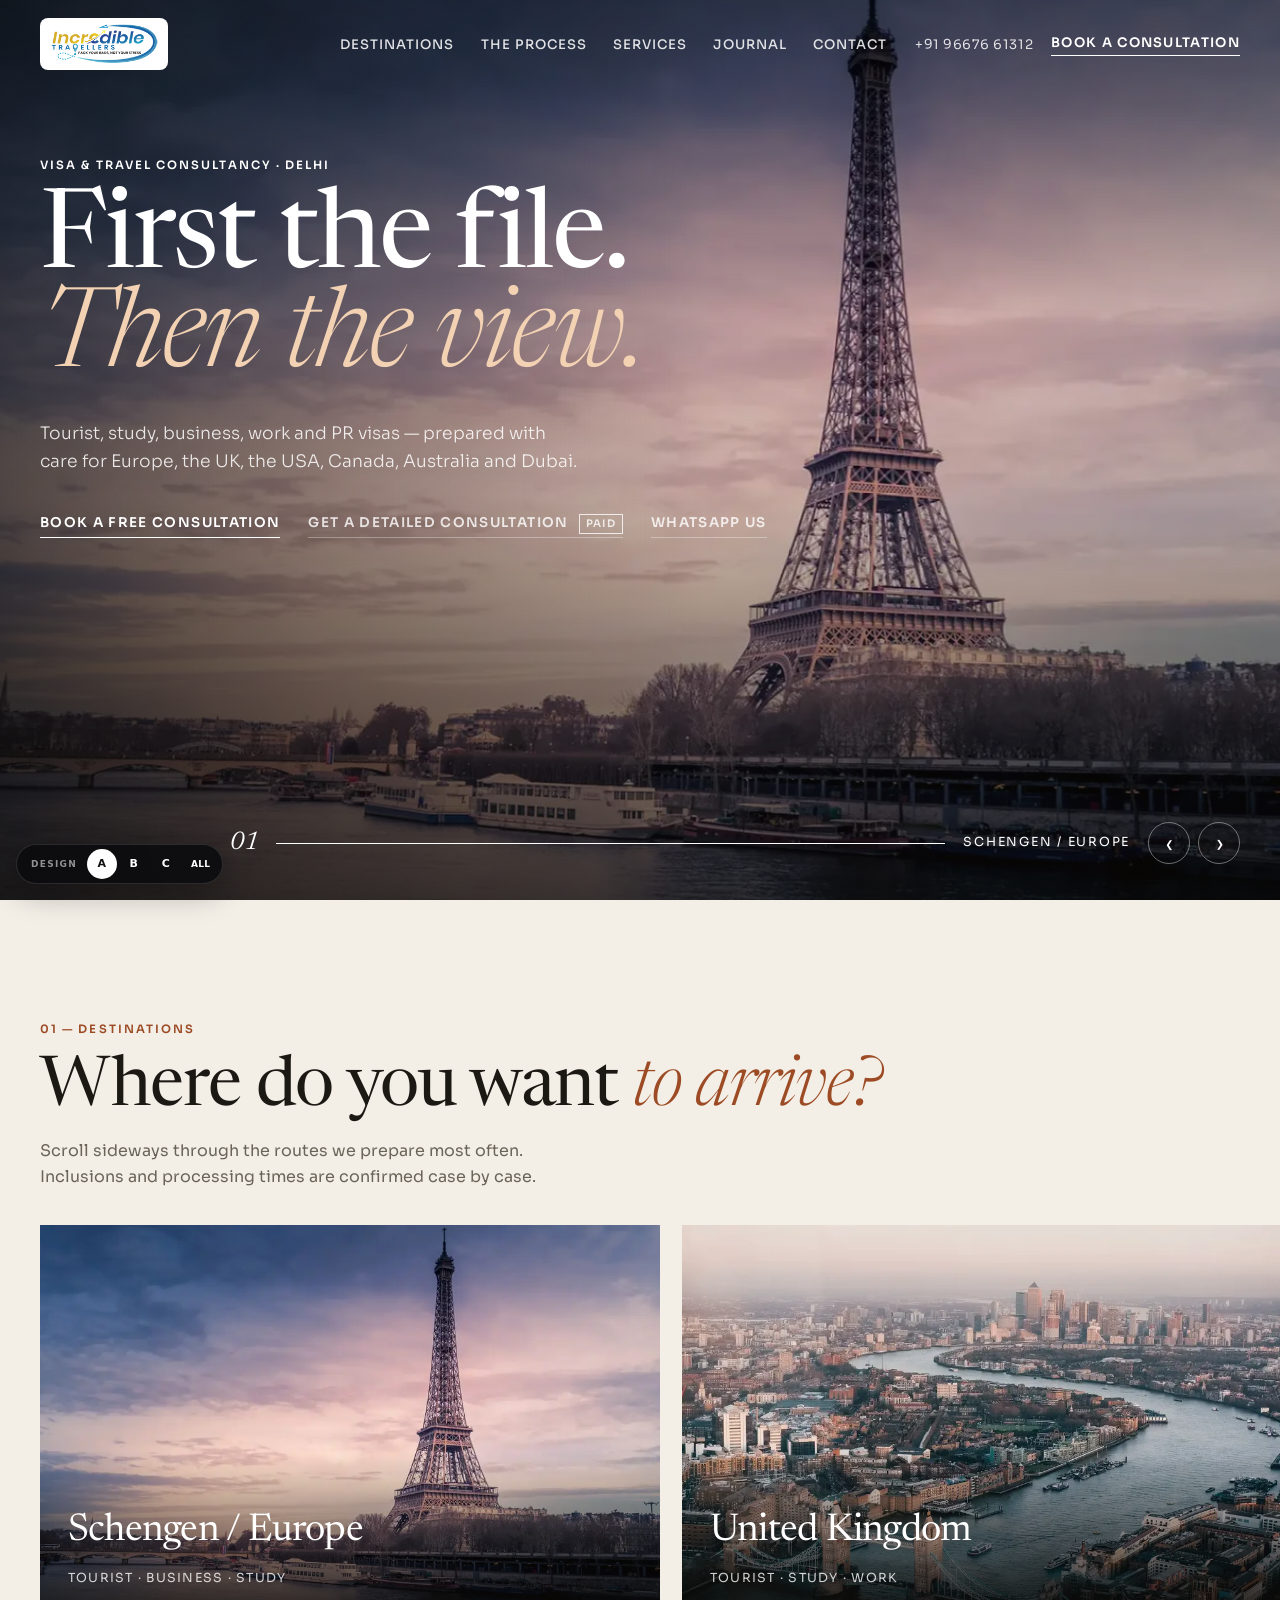
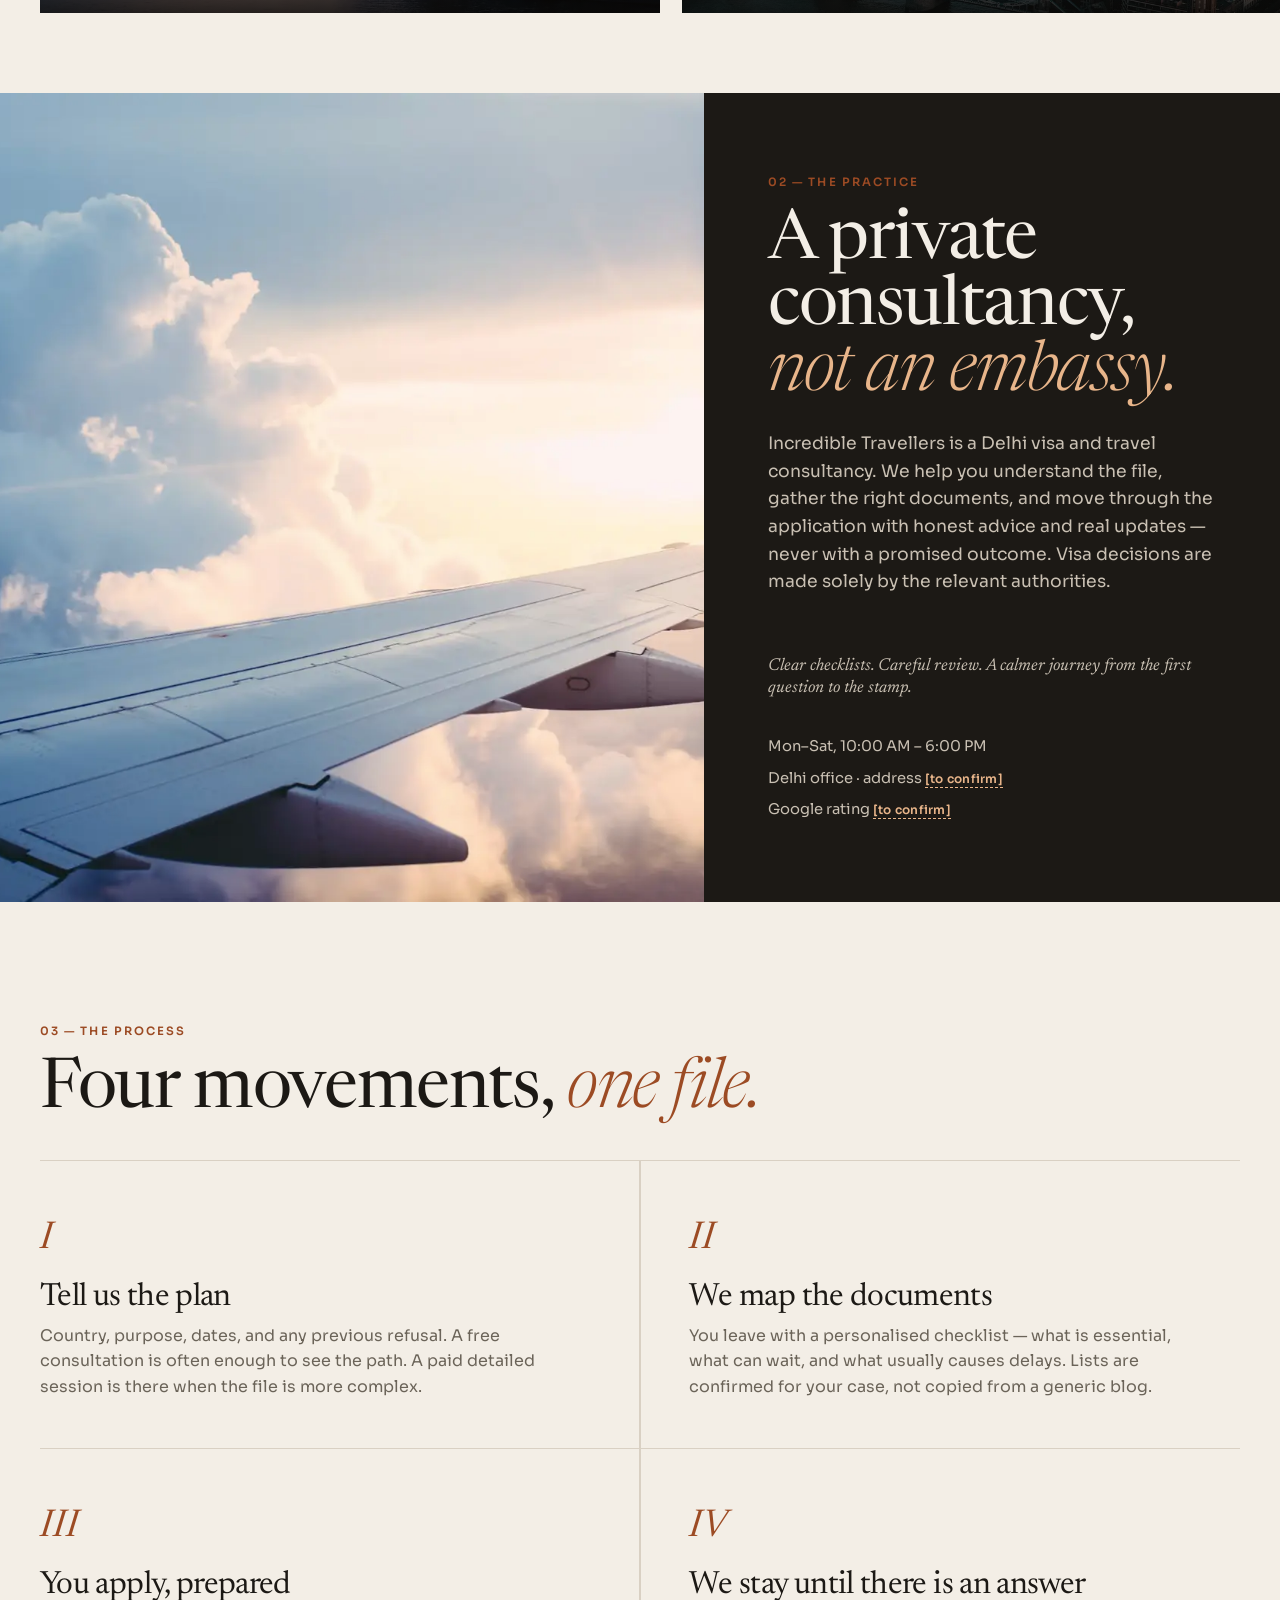
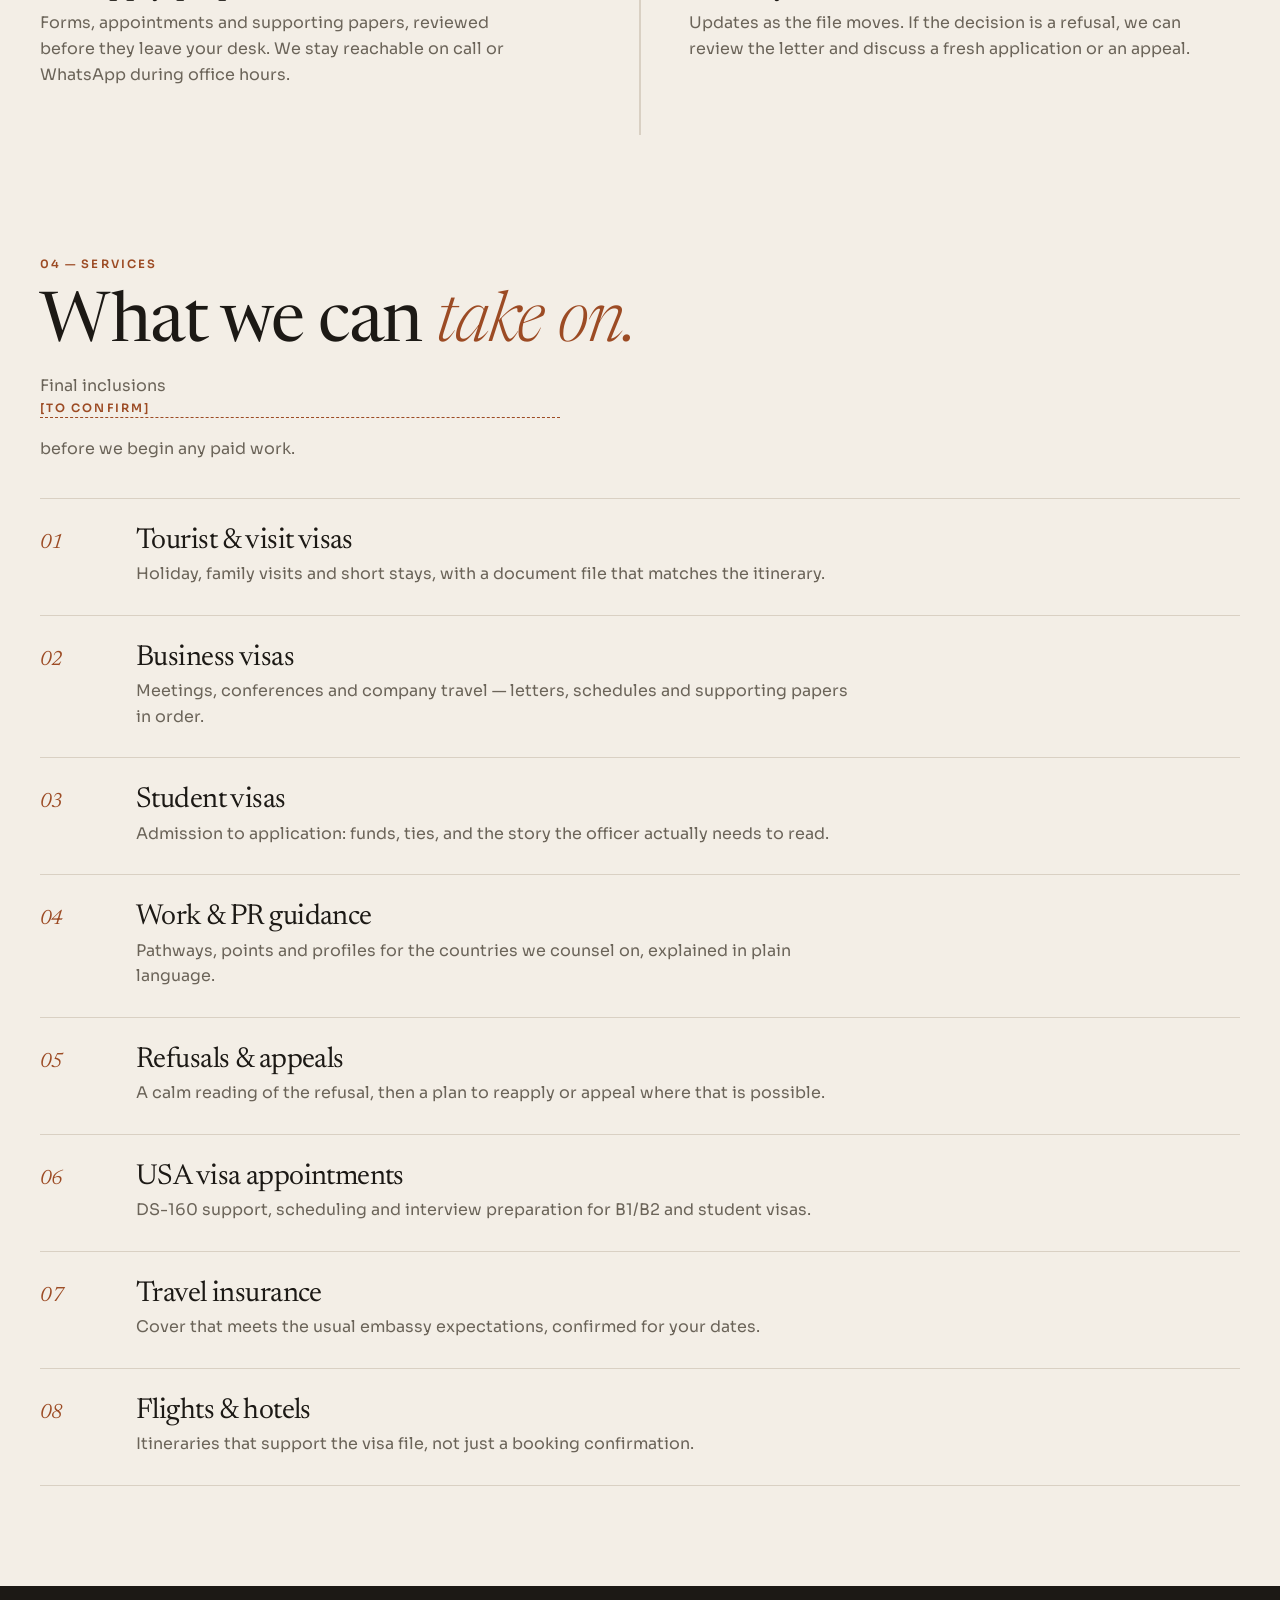
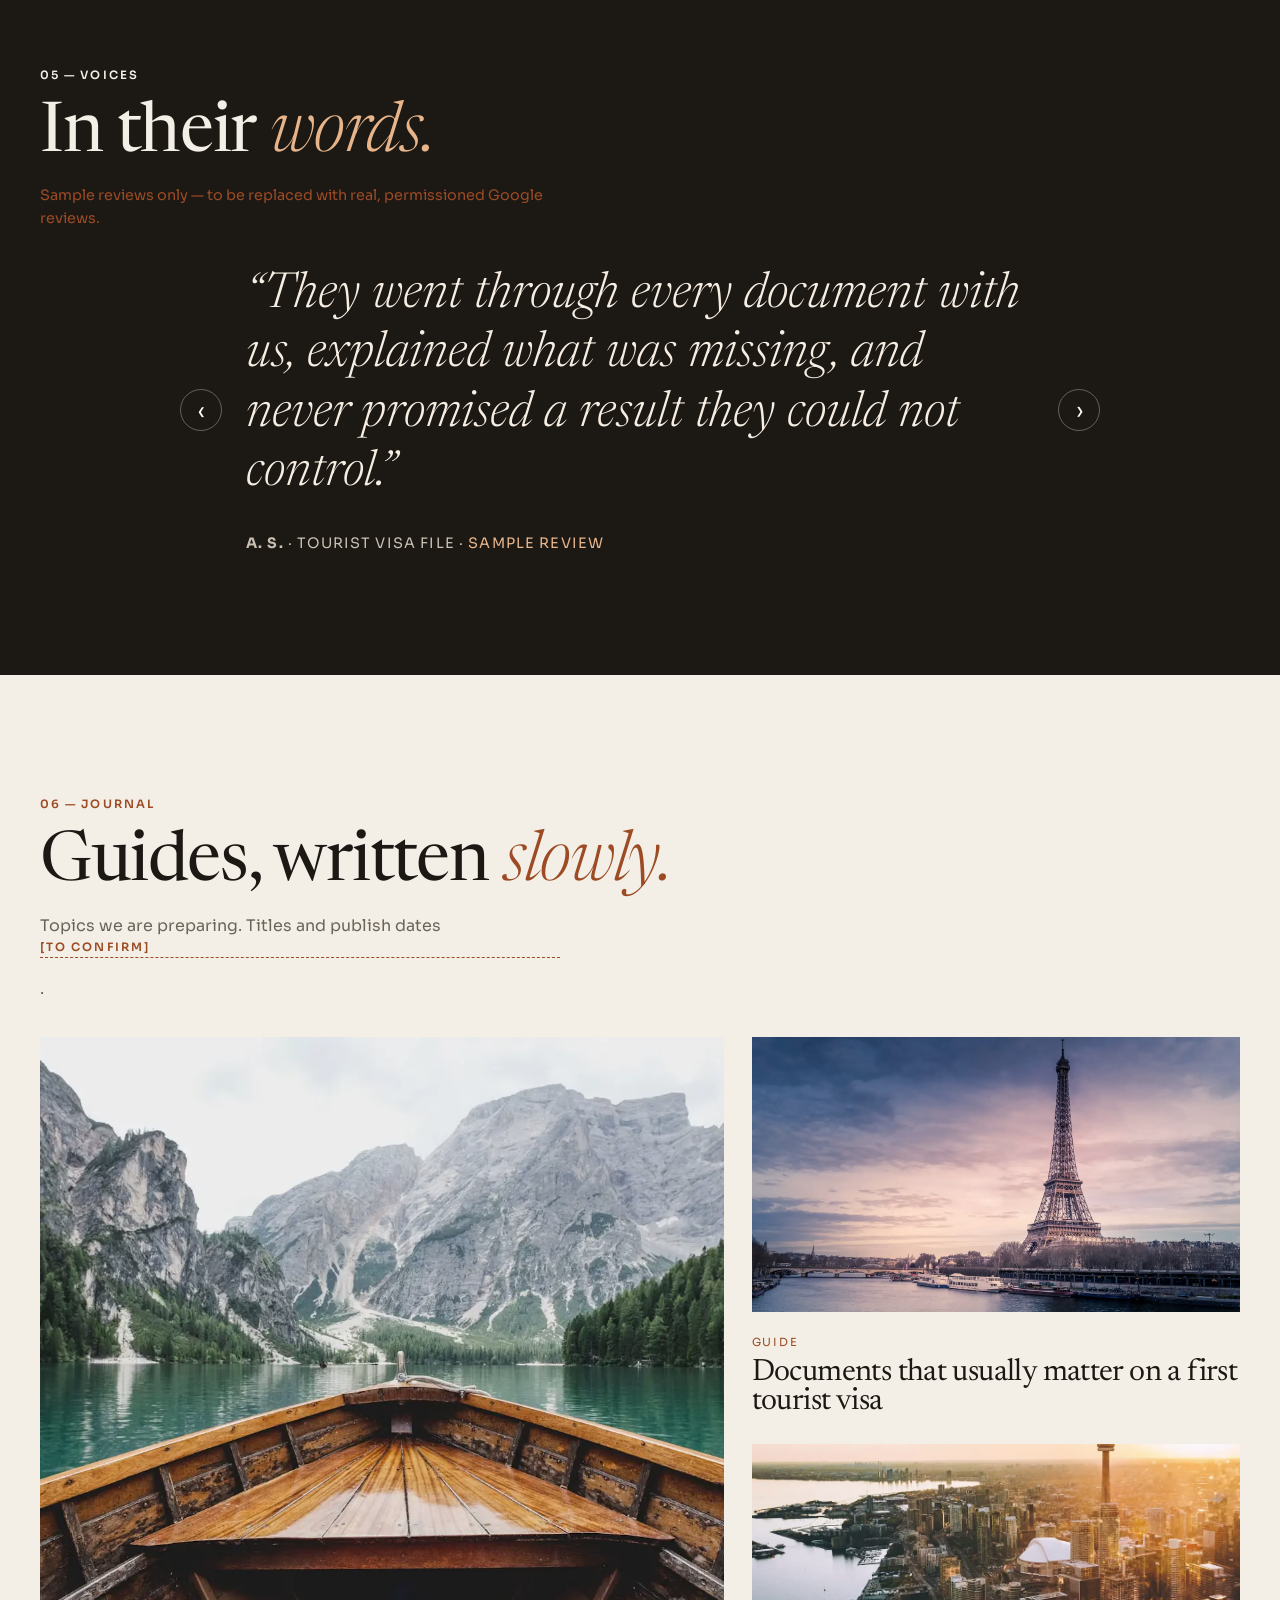
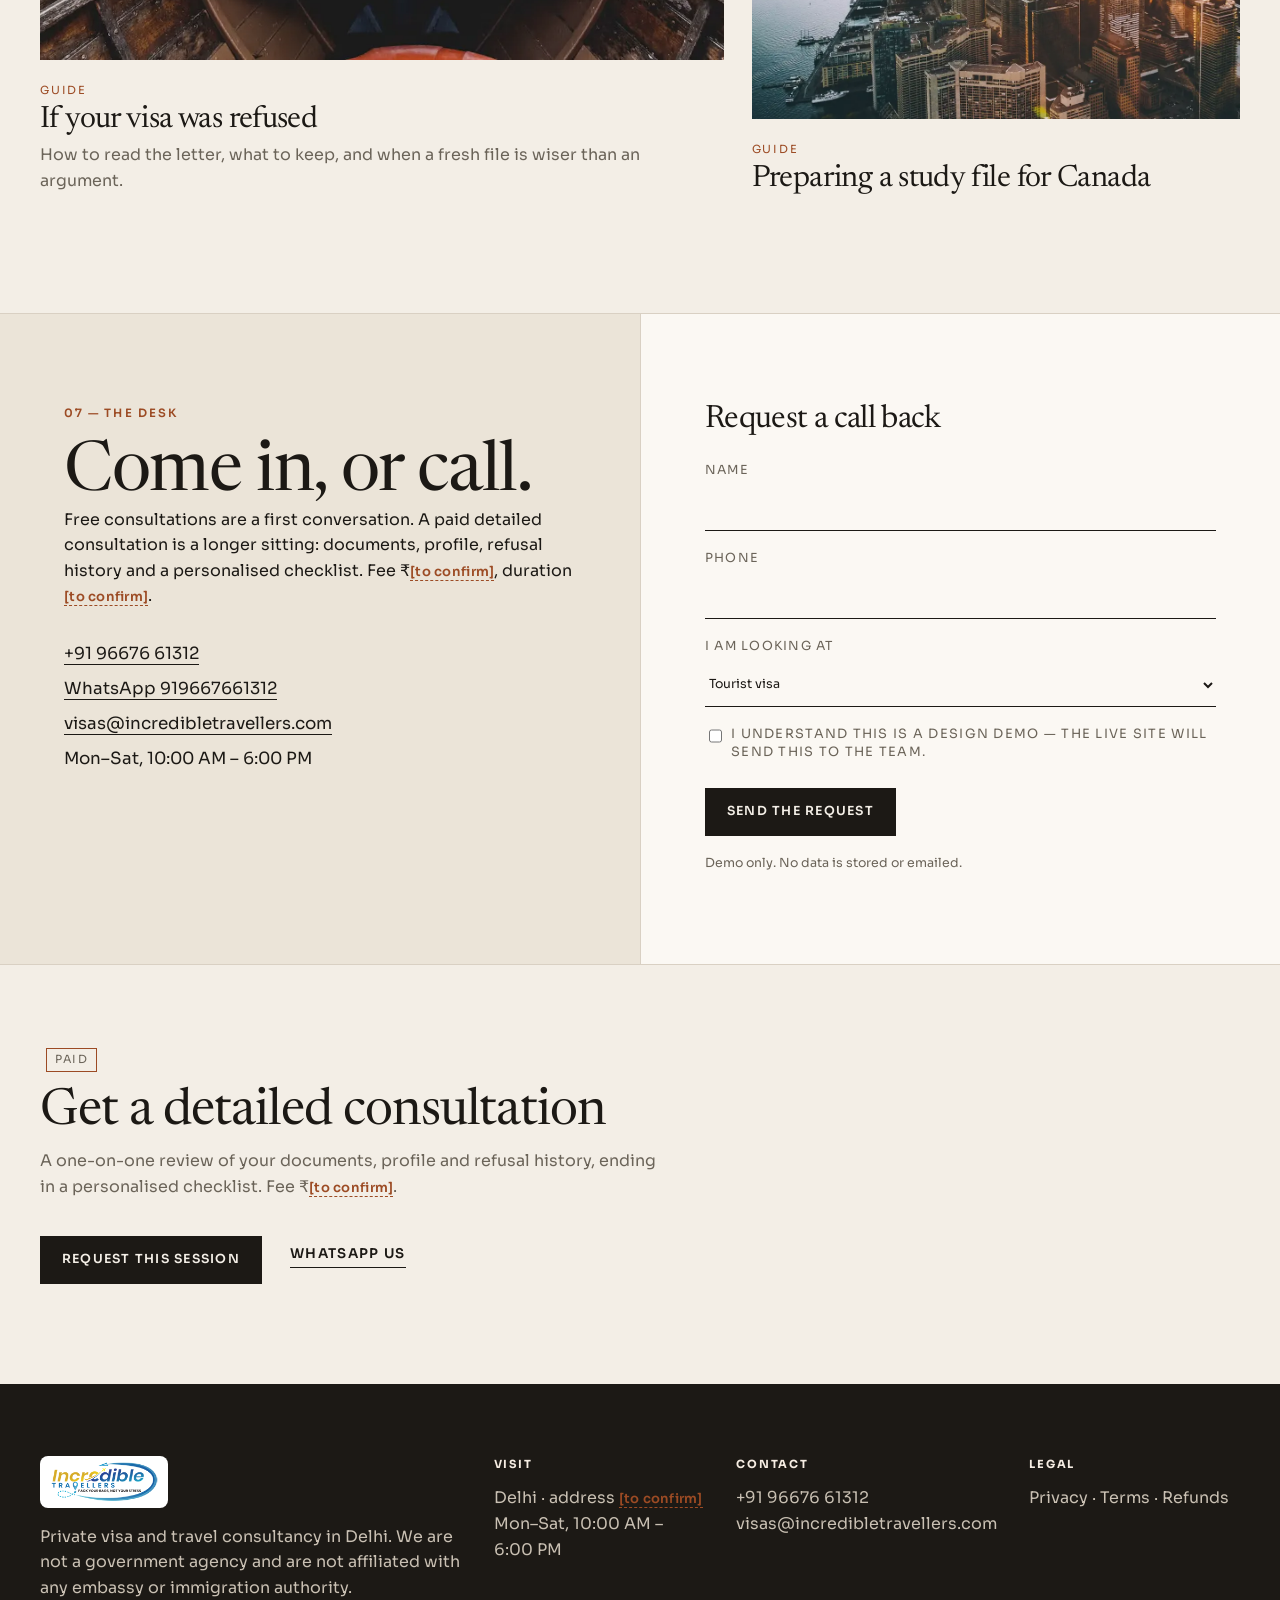
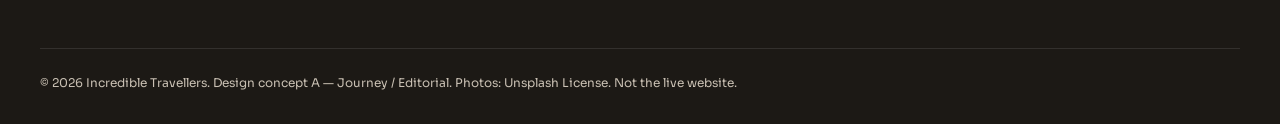
==== concept-a/index.html @ 88f591ed "Replace colour-swap lab with three full homepage concepts The previous design lab only restyled the " ====
<!doctype html>
<html lang="en-IN">
<head>
<meta charset="utf-8">
<meta name="viewport" content="width=device-width, initial-scale=1">
<title>Journey — Incredible Travellers · Design concept A</title>
<meta name="description" content="Editorial design concept for Incredible Travellers, a Delhi visa and travel consultancy.">
<meta name="robots" content="noindex, nofollow">
<link rel="preconnect" href="https://fonts.googleapis.com">
<link rel="preconnect" href="https://fonts.gstatic.com" crossorigin>
<link href="https://fonts.googleapis.com/css2?family=Newsreader:ital,opsz,wght@0,6..72,300;0,6..72,400;0,6..72,500;0,6..72,600;0,6..72,700;1,6..72,300;1,6..72,500;1,6..72,600&family=Sora:wght@300;400;500;600;700&display=swap" rel="stylesheet">
<link rel="stylesheet" href="../shared/switcher.css">
<link rel="stylesheet" href="style.css">
<link rel="icon" href="../images/favicon.svg" type="image/svg+xml">
</head>
<body>
<a class="skip" href="#main">Skip to content</a>

<nav class="switcher" aria-label="Switch design concept">
  <span class="switcher__label">Design</span>
  <a href="../concept-a/" class="is-on" aria-current="page">A</a>
  <a href="../concept-b/">B</a>
  <a href="../concept-c/">C</a>
  <a href="../" class="switcher__all">All</a>
</nav>

<header class="nav" id="top">
  <a class="logo" href="#top" aria-label="Incredible Travellers home">
    <img src="../images/logo.png" width="200" height="78" alt="Incredible Travellers">
  </a>
  <nav class="nav__links" aria-label="Primary">
    <a href="#destinations">Destinations</a>
    <a href="#process">The process</a>
    <a href="#services">Services</a>
    <a href="#journal">Journal</a>
    <a href="#book">Contact</a>
  </nav>
  <div class="nav__end">
    <a class="nav__phone" href="tel:+919667661312">+91 96676 61312</a>
    <a class="nav__book" href="#book">Book a consultation</a>
    <button class="burger" type="button" aria-label="Open menu" aria-expanded="false" aria-controls="drawer"><span></span></button>
  </div>
</header>

<div class="drawer" id="drawer" hidden>
  <button class="drawer__close" type="button" aria-label="Close menu">Close</button>
  <a href="#destinations">Destinations</a>
  <a href="#process">The process</a>
  <a href="#services">Services</a>
  <a href="#journal">Journal</a>
  <a href="#book">Contact</a>
  <a class="drawer__cta" href="#book">Book a free consultation</a>
  <a href="https://wa.me/919667661312" target="_blank" rel="noopener">WhatsApp us</a>
</div>

<main id="main">

<section class="hero" aria-label="Introduction">
  <div class="hero__slides" id="slides">
    <figure class="slide is-on" data-place="Schengen / Europe" data-n="01">
      <img src="../images/slide-europe.webp" alt="The Eiffel Tower at dusk along the Seine in Paris" width="1600" height="900">
    </figure>
    <figure class="slide" data-place="United Kingdom" data-n="02">
      <img src="../images/slide-uk.webp" alt="Aerial view of Tower Bridge and the Thames in London" width="1600" height="900">
    </figure>
    <figure class="slide" data-place="United States" data-n="03">
      <img src="../images/slide-usa.webp" alt="Manhattan avenues at sunrise" width="1600" height="900">
    </figure>
    <figure class="slide" data-place="Canada" data-n="04">
      <img src="../images/slide-canada.webp" alt="Toronto waterfront and skyline in late sun" width="1600" height="900">
    </figure>
    <figure class="slide" data-place="Australia" data-n="05">
      <img src="../images/slide-australia.webp" alt="Sydney Opera House at blue hour" width="1600" height="900">
    </figure>
    <figure class="slide" data-place="Dubai" data-n="06">
      <img src="../images/slide-dubai.webp" alt="Burj Al Arab standing in the turquoise Persian Gulf" width="1600" height="900">
    </figure>
  </div>
  <div class="hero__veil" aria-hidden="true"></div>
  <div class="hero__copy">
    <p class="kicker">Visa &amp; travel consultancy · Delhi</p>
    <h1>First the file.<br><em>Then the view.</em></h1>
    <p class="lede">Tourist, study, business, work and PR visas — prepared with care for Europe, the UK, the USA, Canada, Australia and Dubai.</p>
    <div class="hero__actions">
      <a class="text-cta" href="#book">Book a free consultation</a>
      <a class="text-cta text-cta--quiet" href="#paid">Get a detailed consultation <i>Paid</i></a>
      <a class="text-cta text-cta--quiet" href="https://wa.me/919667661312" target="_blank" rel="noopener">WhatsApp us</a>
    </div>
  </div>
  <div class="hero__index">
    <span class="hero__num" id="slideNum">01</span>
    <div class="hero__bar"><span id="slideBar"></span></div>
    <span class="hero__place" id="slidePlace">Schengen / Europe</span>
    <div class="hero__controls">
      <button type="button" class="icon-btn" id="prevSlide" aria-label="Previous destination">‹</button>
      <button type="button" class="icon-btn" id="nextSlide" aria-label="Next destination">›</button>
    </div>
  </div>
</section>

<section class="destinations" id="destinations">
  <div class="chapter">
    <span>01 — Destinations</span>
    <h2>Where do you want <em>to arrive?</em></h2>
    <p>Scroll sideways through the routes we prepare most often. Inclusions and processing times are confirmed case by case.</p>
  </div>
  <div class="dest-wrap">
    <div class="dest-track" tabindex="0" aria-label="Destination gallery">
      <article class="dest">
        <img src="../images/tile-europe.webp" alt="Paris, representing Schengen travel" width="1100" height="618">
        <div class="dest__meta"><b>Schengen / Europe</b><span>Tourist · Business · Study</span></div>
      </article>
      <article class="dest">
        <img src="../images/tile-uk.webp" alt="London, United Kingdom" width="1100" height="618">
        <div class="dest__meta"><b>United Kingdom</b><span>Tourist · Study · Work</span></div>
      </article>
      <article class="dest">
        <img src="../images/tile-usa.webp" alt="New York, United States" width="1100" height="618">
        <div class="dest__meta"><b>United States</b><span>B1/B2 · Study · Appointments</span></div>
      </article>
      <article class="dest">
        <img src="../images/tile-canada.webp" alt="Toronto, Canada" width="1100" height="618">
        <div class="dest__meta"><b>Canada</b><span>Tourist · Study · Work · PR</span></div>
      </article>
      <article class="dest">
        <img src="../images/tile-australia.webp" alt="Sydney, Australia" width="1100" height="618">
        <div class="dest__meta"><b>Australia</b><span>Tourist · Study · Work · PR</span></div>
      </article>
      <article class="dest">
        <img src="../images/tile-dubai.webp" alt="Burj Al Arab, Dubai" width="1100" height="618">
        <div class="dest__meta"><b>Dubai (UAE)</b><span>Visit · Business <i class="ph">[to confirm]</i></span></div>
      </article>
    </div>
  </div>
</section>

<section class="essay" id="why">
  <div class="essay__img">
    <img src="../images/photo-plane.webp" alt="Aeroplane wing above clouds at sunrise" width="1600" height="1063">
  </div>
  <div class="essay__copy reveal">
    <span class="chapter-mini">02 — The practice</span>
    <h2>A private consultancy, <em>not an embassy.</em></h2>
    <p>Incredible Travellers is a Delhi visa and travel consultancy. We help you understand the file, gather the right documents, and move through the application with honest advice and real updates — never with a promised outcome. Visa decisions are made solely by the relevant authorities.</p>
    <blockquote>
      <p>Clear checklists. Careful review. A calmer journey from the first question to the stamp.</p>
    </blockquote>
    <ul class="truths">
      <li>Mon–Sat, 10:00 AM – 6:00 PM</li>
      <li>Delhi office · address <span class="ph">[to confirm]</span></li>
      <li>Google rating <span class="ph">[to confirm]</span></li>
    </ul>
  </div>
</section>

<section class="timeline" id="process">
  <div class="chapter">
    <span>03 — The process</span>
    <h2>Four movements, <em>one file.</em></h2>
  </div>
  <ol class="steps">
    <li class="reveal">
      <span class="steps__n">I</span>
      <h3>Tell us the plan</h3>
      <p>Country, purpose, dates, and any previous refusal. A free consultation is often enough to see the path. A paid detailed session is there when the file is more complex.</p>
    </li>
    <li class="reveal">
      <span class="steps__n">II</span>
      <h3>We map the documents</h3>
      <p>You leave with a personalised checklist — what is essential, what can wait, and what usually causes delays. Lists are confirmed for your case, not copied from a generic blog.</p>
    </li>
    <li class="reveal">
      <span class="steps__n">III</span>
      <h3>You apply, prepared</h3>
      <p>Forms, appointments and supporting papers, reviewed before they leave your desk. We stay reachable on call or WhatsApp during office hours.</p>
    </li>
    <li class="reveal">
      <span class="steps__n">IV</span>
      <h3>We stay until there is an answer</h3>
      <p>Updates as the file moves. If the decision is a refusal, we can review the letter and discuss a fresh application or an appeal.</p>
    </li>
  </ol>
</section>

<section class="services" id="services">
  <div class="chapter">
    <span>04 — Services</span>
    <h2>What we can <em>take on.</em></h2>
    <p>Final inclusions <span class="ph">[to confirm]</span> before we begin any paid work.</p>
  </div>
  <ol class="svc-list">
    <li class="reveal"><span>01</span><div><h3>Tourist &amp; visit visas</h3><p>Holiday, family visits and short stays, with a document file that matches the itinerary.</p></div></li>
    <li class="reveal"><span>02</span><div><h3>Business visas</h3><p>Meetings, conferences and company travel — letters, schedules and supporting papers in order.</p></div></li>
    <li class="reveal"><span>03</span><div><h3>Student visas</h3><p>Admission to application: funds, ties, and the story the officer actually needs to read.</p></div></li>
    <li class="reveal"><span>04</span><div><h3>Work &amp; PR guidance</h3><p>Pathways, points and profiles for the countries we counsel on, explained in plain language.</p></div></li>
    <li class="reveal"><span>05</span><div><h3>Refusals &amp; appeals</h3><p>A calm reading of the refusal, then a plan to reapply or appeal where that is possible.</p></div></li>
    <li class="reveal"><span>06</span><div><h3>USA visa appointments</h3><p>DS-160 support, scheduling and interview preparation for B1/B2 and student visas.</p></div></li>
    <li class="reveal"><span>07</span><div><h3>Travel insurance</h3><p>Cover that meets the usual embassy expectations, confirmed for your dates.</p></div></li>
    <li class="reveal"><span>08</span><div><h3>Flights &amp; hotels</h3><p>Itineraries that support the visa file, not just a booking confirmation.</p></div></li>
  </ol>
</section>

<section class="voices" id="voices" data-carousel>
  <div class="chapter">
    <span>05 — Voices</span>
    <h2>In their <em>words.</em></h2>
    <p class="ph-line">Sample reviews only — to be replaced with real, permissioned Google reviews.</p>
  </div>
  <div class="quote-frame">
    <button type="button" class="icon-btn quote-btn" data-prev aria-label="Previous review">‹</button>
    <figure class="quote is-on">
      <blockquote>“They went through every document with us, explained what was missing, and never promised a result they could not control.”</blockquote>
      <figcaption><strong>A. S.</strong> · Tourist visa file · <em>Sample review</em></figcaption>
    </figure>
    <figure class="quote">
      <blockquote>“After a refusal we finally understood the letter. The next file was quieter, more complete, and much less guesswork.”</blockquote>
      <figcaption><strong>R. K.</strong> · Reapplication · <em>Sample review</em></figcaption>
    </figure>
    <figure class="quote">
      <blockquote>“Clear checklists, honest timelines, and someone who answered the phone when we had a last-minute question.”</blockquote>
      <figcaption><strong>M. P.</strong> · Student visa file · <em>Sample review</em></figcaption>
    </figure>
    <button type="button" class="icon-btn quote-btn" data-next aria-label="Next review">›</button>
  </div>
</section>

<section class="journal" id="journal">
  <div class="chapter">
    <span>06 — Journal</span>
    <h2>Guides, written <em>slowly.</em></h2>
    <p>Topics we are preparing. Titles and publish dates <span class="ph">[to confirm]</span>.</p>
  </div>
  <div class="mag">
    <article class="mag__feature reveal">
      <img src="../images/photo-journal.webp" alt="Wooden boat approaching a mountain lake" width="1400" height="933">
      <div>
        <span>Guide</span>
        <h3>If your visa was refused</h3>
        <p>How to read the letter, what to keep, and when a fresh file is wiser than an argument.</p>
      </div>
    </article>
    <article class="mag__side reveal">
      <img src="../images/slide-europe.webp" alt="Paris at dusk" width="800" height="450">
      <div>
        <span>Guide</span>
        <h3>Documents that usually matter on a first tourist visa</h3>
      </div>
    </article>
    <article class="mag__side reveal">
      <img src="../images/tile-canada.webp" alt="Toronto waterfront" width="1100" height="618">
      <div>
        <span>Guide</span>
        <h3>Preparing a study file for Canada</h3>
      </div>
    </article>
  </div>
</section>

<section class="book" id="book">
  <div class="book__intro reveal">
    <span class="chapter-mini">07 — The desk</span>
    <h2>Come in, or call.</h2>
    <p>Free consultations are a first conversation. A paid detailed consultation is a longer sitting: documents, profile, refusal history and a personalised checklist. Fee ₹<span class="ph">[to confirm]</span>, duration <span class="ph">[to confirm]</span>.</p>
    <ul class="book__contact">
      <li><a href="tel:+919667661312">+91 96676 61312</a></li>
      <li><a href="https://wa.me/919667661312" target="_blank" rel="noopener">WhatsApp 919667661312</a></li>
      <li><a href="mailto:visas@incredibletravellers.com">visas@incredibletravellers.com</a></li>
      <li>Mon–Sat, 10:00 AM – 6:00 PM</li>
    </ul>
  </div>
  <form class="book__form" id="callback" novalidate>
    <h3>Request a call back</h3>
    <label>Name <input type="text" name="name" autocomplete="name" required></label>
    <label>Phone <input type="tel" name="phone" autocomplete="tel" required></label>
    <label>I am looking at
      <select name="interest">
        <option>Tourist visa</option><option>Study visa</option><option>Business visa</option>
        <option>Work / PR</option><option>A refusal</option><option>Not sure yet</option>
      </select>
    </label>
    <label class="check"><input type="checkbox" required> I understand this is a design demo — the live site will send this to the team.</label>
    <button type="submit" class="submit">Send the request</button>
    <p class="form-note">Demo only. No data is stored or emailed.</p>
  </form>
</section>

<article class="paid" id="paid">
  <p class="paid__tag">Paid</p>
  <h2>Get a detailed consultation</h2>
  <p>A one-on-one review of your documents, profile and refusal history, ending in a personalised checklist. Fee ₹<span class="ph">[to confirm]</span>.</p>
  <div class="paid__actions">
    <a class="submit" href="#book">Request this session</a>
    <a class="text-cta" href="https://wa.me/919667661312" target="_blank" rel="noopener">WhatsApp us</a>
  </div>
</article>

</main>

<footer class="footer">
  <div class="footer__grid">
    <div>
      <a class="logo logo--foot" href="#top"><img src="../images/logo.png" width="200" height="78" alt="Incredible Travellers"></a>
      <p>Private visa and travel consultancy in Delhi. We are not a government agency and are not affiliated with any embassy or immigration authority.</p>
    </div>
    <div>
      <h4>Visit</h4>
      <p>Delhi · address <span class="ph">[to confirm]</span><br>Mon–Sat, 10:00 AM – 6:00 PM</p>
    </div>
    <div>
      <h4>Contact</h4>
      <p><a href="tel:+919667661312">+91 96676 61312</a><br><a href="mailto:visas@incredibletravellers.com">visas@incredibletravellers.com</a></p>
    </div>
    <div>
      <h4>Legal</h4>
      <p><a href="#">Privacy</a> · <a href="#">Terms</a> · <a href="#">Refunds</a></p>
    </div>
  </div>
  <p class="colophon">© 2026 Incredible Travellers. Design concept A — Journey / Editorial. Photos: Unsplash License. Not the live website.</p>
</footer>

<div class="toast" role="status" aria-live="polite"></div>
<script src="main.js" defer></script>
</body>
</html>
---- shared/switcher.css ----
/* Shared "Switch design" chip — sits away from WhatsApp / call controls */
.switcher{
  position:fixed;z-index:400;
  left:16px;bottom:16px;
  display:flex;align-items:center;gap:2px;
  padding:4px 4px 4px 10px;
  border-radius:999px;
  background:rgba(12,12,14,.9);
  color:#fff;
  border:1px solid rgba(255,255,255,.12);
  backdrop-filter:blur(16px);-webkit-backdrop-filter:blur(16px);
  font-family:ui-sans-serif,system-ui,-apple-system,Segoe UI,sans-serif;
  box-shadow:0 10px 30px rgba(0,0,0,.28);
}
.switcher__label{
  font-size:9px;font-weight:700;letter-spacing:.14em;text-transform:uppercase;
  color:rgba(255,255,255,.55);padding:0 8px 0 4px;white-space:nowrap;
}
.switcher a{
  display:grid;place-items:center;
  min-width:30px;height:30px;padding:0 8px;
  border-radius:999px;color:#fff;text-decoration:none;
  font-size:11px;font-weight:700;letter-spacing:.04em;
}
.switcher a:hover{background:rgba(255,255,255,.12)}
.switcher a.is-on{background:#fff;color:#111}
.switcher__all{letter-spacing:.08em;text-transform:uppercase;font-size:9px !important}
@media (max-width:720px){
  /* Full-width top bar on phones — never covers WhatsApp (bottom-right) or the header logo */
  .switcher{
    left:0;right:0;bottom:auto;top:0;
    width:100%;border-radius:0;justify-content:center;
    padding:5px 8px;box-shadow:0 8px 18px rgba(0,0,0,.25);
  }
  .switcher a{min-width:28px;height:28px}
  .switcher__label{padding:0 8px 0 2px}
}
@media (prefers-reduced-motion:reduce){
  .switcher{transition:none}
}
---- concept-a/style.css ----
/* Concept A — Journey / Editorial */
:root{
  --paper:#F3EEE6; --paper-2:#EBE4D8; --ink:#1C1915; --muted:#6B6459;
  --line:#D9D0C3; --copper:#9C4B24; --copper-lt:#C46A3B; --cream:#FBF8F3;
  --veil:rgba(18,14,10,.42); --white:#fff;
  --serif:"Newsreader",Georgia,"Times New Roman",serif;
  --sans:"Sora",system-ui,sans-serif;
  --max:1320px;
}
*,*::before,*::after{box-sizing:border-box}
html{scroll-behavior:smooth;overflow-x:hidden}
html,body{margin:0}
body{
  background:var(--paper);color:var(--ink);
  font-family:var(--sans);font-size:16px;line-height:1.6;
  -webkit-font-smoothing:antialiased;text-rendering:optimizeLegibility;
}
img{max-width:100%;height:auto;display:block}
a{color:inherit;text-decoration:none}
h1,h2,h3{font-family:var(--serif);font-weight:400;letter-spacing:-.02em;line-height:.95;margin:0;color:var(--ink)}
h2{font-size:clamp(2.4rem,5.4vw,4.6rem)}
h2 em,h1 em{font-style:italic;font-weight:300;color:var(--copper)}
p{margin:0}
button,input,select{font:inherit}
.skip{position:absolute;left:-999px;top:8px;background:var(--ink);color:#fff;padding:8px 12px;z-index:500}
.skip:focus{left:8px}
.ph{display:inline;border-bottom:1px dashed var(--copper);color:var(--copper);font-size:.82em;font-weight:600;letter-spacing:.02em;white-space:nowrap}
:focus-visible{outline:2px solid var(--copper);outline-offset:3px}

/* Nav — transparent, then solid paper on scroll */
.nav{
  position:fixed;inset:0 0 auto 0;z-index:50;
  display:flex;align-items:center;gap:28px;
  padding:18px 40px;
  color:#fff;background:transparent;
  transition:background .35s,color .35s,box-shadow .35s,padding .35s;
}
.nav.is-solid{
  background:rgba(243,238,230,.96);color:var(--ink);
  backdrop-filter:blur(16px);box-shadow:0 1px 0 var(--line);padding:10px 40px;
}
.logo{display:flex;align-items:center;background:#fff;border-radius:8px;padding:5px 10px;flex-shrink:0}
.logo img{height:42px;width:auto}
.nav.is-solid .logo{box-shadow:0 1px 0 var(--line)}
.nav__links{display:flex;gap:26px;margin-left:auto;font-size:.82rem;font-weight:500;letter-spacing:.08em;text-transform:uppercase}
.nav__links a{opacity:.86}
.nav__links a:hover{opacity:1}
.nav__end{display:flex;align-items:center;gap:18px}
.nav__phone{font-size:.82rem;letter-spacing:.04em;opacity:.85}
.nav__book{
  font-size:.82rem;font-weight:600;letter-spacing:.1em;text-transform:uppercase;
  border-bottom:1px solid currentColor;padding-bottom:2px;
}
.burger{display:none;width:42px;height:42px;border:0;background:transparent;cursor:pointer;position:relative}
.burger span,.burger span::before,.burger span::after{
  display:block;width:20px;height:1.5px;background:currentColor;position:absolute;left:11px;top:20px;
}
.burger span::before,.burger span::after{content:"";top:-6px}
.burger span::after{top:6px}
.drawer{
  position:fixed;inset:0;z-index:80;background:var(--ink);color:var(--paper);
  display:flex;flex-direction:column;justify-content:center;gap:18px;padding:48px;
  font-family:var(--serif);font-size:2rem;
}
.drawer[hidden]{display:none}
.drawer a{color:var(--paper)}
.drawer__close{position:absolute;top:24px;right:24px;background:none;border:0;color:var(--paper);font-family:var(--sans);font-size:.8rem;letter-spacing:.12em;text-transform:uppercase;cursor:pointer}
.drawer__cta{color:var(--copper-lt) !important}

/* Hero */
.hero{position:relative;min-height:100svh;color:#fff;overflow:hidden;background:#140e0a}
.hero__slides{position:absolute;inset:0}
.slide{position:absolute;inset:0;opacity:0;transition:opacity 1.1s ease}
.slide.is-on{opacity:1;z-index:1}
.slide img{
  width:100%;height:100%;object-fit:cover;
  transform:scale(1.04);
  animation:ken 16s ease-out forwards;
}
@keyframes ken{from{transform:scale(1) translateY(0)}to{transform:scale(1.1) translateY(-2%)}}
.hero__veil{
  position:absolute;inset:0;z-index:2;pointer-events:none;
  background:
    linear-gradient(180deg,rgba(10,8,6,.45) 0%,rgba(10,8,6,.15) 35%,rgba(10,8,6,.2) 55%,rgba(10,8,6,.72) 100%),
    linear-gradient(90deg,rgba(10,8,6,.55) 0%,rgba(10,8,6,0) 55%);
}
.hero__copy{
  position:relative;z-index:3;
  max-width:920px;padding:calc(120px + 4vh) 40px 160px;
}
.kicker,.chapter span,.chapter-mini{
  display:block;font-size:.72rem;font-weight:600;letter-spacing:.18em;text-transform:uppercase;margin-bottom:18px;
}
.hero h1{
  color:#fff;font-size:clamp(3.4rem,8.6vw,8rem);line-height:.9;font-weight:400;
}
.hero h1 em{color:#F3D2B3;font-weight:300}
.lede{max-width:540px;margin:28px 0 0;font-size:1.08rem;font-weight:300;color:rgba(255,255,255,.86);line-height:1.65}
.hero__actions{display:flex;flex-wrap:wrap;gap:8px 28px;margin-top:36px;align-items:center}
.text-cta{
  font-size:.84rem;font-weight:600;letter-spacing:.1em;text-transform:uppercase;
  border-bottom:1px solid currentColor;padding-bottom:3px;
}
.text-cta--quiet{opacity:.8;border-bottom-color:rgba(255,255,255,.4)}
.text-cta i,.paid__tag{
  display:inline-block;margin-left:6px;padding:1px 6px;border:1px solid currentColor;
  font-style:normal;font-size:.65rem;letter-spacing:.12em;
}
.hero__index{
  position:absolute;z-index:3;left:40px;right:40px;bottom:36px;padding-left:190px;
  display:grid;grid-template-columns:auto 1fr auto auto;gap:18px;align-items:center;
  font-size:.78rem;letter-spacing:.14em;text-transform:uppercase;
}
.hero__num{font-family:var(--serif);font-size:1.6rem;letter-spacing:0;font-style:italic}
.hero__bar{height:1px;background:rgba(255,255,255,.25);position:relative;overflow:hidden}
.hero__bar span{display:block;height:100%;width:0;background:#fff;transform-origin:left}
.hero__bar span.run{animation:bar 7s linear forwards}
@keyframes bar{from{width:0}to{width:100%}}
.hero__controls{display:flex;gap:8px}
.icon-btn{
  width:42px;height:42px;border:1px solid rgba(255,255,255,.4);background:transparent;color:#fff;
  cursor:pointer;font-size:1.4rem;line-height:1;border-radius:50%;
}
.icon-btn:hover{background:#fff;color:var(--ink)}

/* Chapters */
.chapter{max-width:var(--max);margin:0 auto;padding:0 40px 36px}
.chapter span,.chapter-mini{color:var(--copper)}
.chapter p{max-width:520px;margin-top:16px;color:var(--muted)}
.ph-line{color:var(--copper) !important;font-size:.9rem}

/* Destinations — horizontal cinema */
.destinations{padding:120px 0 40px}
.dest-wrap{padding-left:40px;max-width:100%;overflow-x:auto;}
.dest-track{
  display:flex;gap:22px;width:max-content;scroll-snap-type:x mandatory;
  padding:0 40px 40px 0;scrollbar-width:thin;scrollbar-color:var(--copper) transparent;
}
.dest{
  position:relative;flex:0 0 min(78vw,620px);scroll-snap-align:start;
  overflow:hidden;background:#1a1612;aspect-ratio:16/10;
}
.dest img{width:100%;height:100%;object-fit:cover;transition:transform 1.2s ease}
.dest:hover img{transform:scale(1.06)}
.dest__meta{
  position:absolute;left:0;right:0;bottom:0;padding:48px 28px 24px;
  background:linear-gradient(180deg,transparent,rgba(10,8,6,.85));
  color:#fff;
}
.dest__meta b{display:block;font-family:var(--serif);font-size:clamp(1.8rem,3vw,2.6rem);font-weight:400;letter-spacing:-.02em}
.dest__meta span{display:block;margin-top:6px;font-size:.78rem;letter-spacing:.1em;text-transform:uppercase;opacity:.8}

/* Essay */
.essay{display:grid;grid-template-columns:1.1fr .9fr;min-height:80vh;background:var(--ink);color:var(--paper)}
.essay__img{overflow:hidden}
.essay__img img{width:100%;height:100%;object-fit:cover;filter:saturate(.9)}
.essay__copy{padding:80px 64px;display:flex;flex-direction:column;justify-content:center}
.essay h2{color:var(--paper)}
.essay h2 em{color:#E8B58A}
.essay p{margin-top:24px;font-size:1.08rem;color:#C9C0B3;max-width:46ch}
.essay blockquote{
  margin:36px 0 0;padding:0;border:0;
  font-family:var(--serif);font-size:clamp(1.6rem,2.6vw,2.2rem);font-style:italic;line-height:1.25;color:#F6EDE3;
}
.truths{list-style:none;padding:0;margin:36px 0 0;display:flex;flex-direction:column;gap:8px;font-size:.92rem;color:#C9C0B3}
.truths .ph{color:#E8B58A;border-color:#E8B58A}

/* Timeline */
.timeline{padding:120px 0;background:var(--paper)}
.steps{list-style:none;margin:0 auto;padding:0 40px;max-width:var(--max);display:grid;grid-template-columns:1fr 1fr;gap:0}
.steps li{
  position:relative;padding:48px 48px 48px 0;
  border-top:1px solid var(--line);
}
.steps li:nth-child(even){padding-left:48px;padding-right:0;border-left:1px solid var(--line)}
.steps li:nth-child(odd){border-right:1px solid var(--line)}
.steps__n{display:block;font-family:var(--serif);font-style:italic;font-size:2.4rem;color:var(--copper);margin-bottom:12px}
.steps h3{font-size:2rem;margin-bottom:10px}
.steps p{color:var(--muted);max-width:42ch}

/* Services typographic list */
.services{padding:0 0 100px}
.svc-list{list-style:none;margin:0 auto;padding:0 40px;max-width:var(--max)}
.svc-list li{
  display:grid;grid-template-columns:4.5rem 1fr;gap:24px;align-items:baseline;
  padding:28px 0;border-top:1px solid var(--line);
}
.svc-list li:last-child{border-bottom:1px solid var(--line)}
.svc-list span{font-family:var(--serif);font-style:italic;font-size:1.3rem;color:var(--copper)}
.svc-list h3{font-size:1.8rem}
.svc-list p{color:var(--muted);margin-top:6px;max-width:60ch}

/* Voices */
.voices{padding:80px 0 120px;background:var(--ink);color:var(--paper)}
.voices .chapter span,.voices h2{color:var(--paper)}
.voices h2 em{color:#E8B58A}
.quote-frame{max-width:1000px;margin:0 auto;padding:0 40px;display:grid;grid-template-columns:auto 1fr auto;gap:24px;align-items:center}
.quote{display:none;margin:0}
.quote.is-on{display:block}
.quote blockquote{
  margin:0;font-family:var(--serif);font-style:italic;font-weight:300;
  font-size:clamp(1.8rem,4vw,3.1rem);line-height:1.2;color:#F6EDE3;
}
.quote figcaption{margin-top:28px;font-size:.9rem;letter-spacing:.08em;text-transform:uppercase;color:#C9C0B3}
.quote em{font-style:normal;color:#E8B58A}
.voices .icon-btn{border-color:rgba(255,255,255,.3)}

/* Journal magazine */
.journal{padding:120px 0}
.mag{max-width:var(--max);margin:0 auto;padding:0 40px;display:grid;grid-template-columns:1.4fr 1fr;grid-template-rows:auto auto;gap:28px}
.mag__feature{grid-row:1 / span 2}
.mag article{display:flex;flex-direction:column;gap:16px}
.mag img{width:100%;height:100%;object-fit:cover;aspect-ratio:16/11;filter:saturate(.92)}
.mag__side img{aspect-ratio:16/9}
.mag span{font-size:.7rem;letter-spacing:.16em;text-transform:uppercase;color:var(--copper)}
.mag h3{font-size:clamp(1.6rem,2.4vw,2.3rem);margin-top:4px}
.mag p{color:var(--muted);margin-top:8px}

/* Book */
.book{display:grid;grid-template-columns:1fr 1fr;background:var(--paper-2);border-top:1px solid var(--line)}
.book__intro{padding:90px 64px}
.book__contact{list-style:none;padding:0;margin:32px 0 0;display:flex;flex-direction:column;gap:8px;font-size:1.05rem}
.book__contact a{border-bottom:1px solid var(--ink)}
.book__form{padding:90px 64px;background:var(--cream);border-left:1px solid var(--line);display:flex;flex-direction:column;gap:18px}
.book__form h3{font-size:2rem;margin-bottom:8px}
.book__form label{display:flex;flex-direction:column;gap:6px;font-size:.78rem;letter-spacing:.1em;text-transform:uppercase;color:var(--muted)}
.book__form input,.book__form select{
  border:0;border-bottom:1px solid var(--ink);background:transparent;height:44px;padding:0;color:var(--ink);border-radius:0;
}
.check{flex-direction:row !important;align-items:flex-start;gap:10px;text-transform:none;letter-spacing:0;font-size:.8rem !important;line-height:1.45;color:var(--muted)}
.check input{width:18px;height:18px;margin-top:2px;accent-color:var(--copper)}
.submit{
  align-self:flex-start;margin-top:8px;background:var(--ink);color:var(--paper);
  border:0;padding:14px 22px;cursor:pointer;letter-spacing:.1em;text-transform:uppercase;font-size:.78rem;font-weight:600;
}
.submit:hover{background:var(--copper)}
.form-note{font-size:.78rem;color:var(--muted)}

.paid{max-width:var(--max);margin:0 auto;padding:80px 40px 100px;border-top:1px solid var(--line)}
.paid__tag{display:inline-block;border:1px solid var(--copper);color:var(--copper);padding:2px 8px;letter-spacing:.14em;text-transform:uppercase;font-size:.7rem;margin-bottom:16px}
.paid h2{font-size:clamp(2rem,4vw,3.2rem);margin-bottom:12px}
.paid p{max-width:52ch;color:var(--muted)}
.paid__actions{display:flex;gap:28px;align-items:center;margin-top:28px}

.footer{background:var(--ink);color:#C9C0B3;padding:72px 40px 32px}
.footer__grid{max-width:var(--max);margin:0 auto;display:grid;grid-template-columns:2fr 1fr 1fr 1fr;gap:32px}
.footer h4{font-family:var(--sans);font-size:.7rem;letter-spacing:.16em;text-transform:uppercase;color:#F6EDE3;margin:0 0 12px}
.footer a:hover{color:#fff}
.logo--foot{display:inline-flex;margin-bottom:16px}
.colophon{max-width:var(--max);margin:48px auto 0;padding-top:24px;border-top:1px solid rgba(255,255,255,.1);font-size:.75rem}

.toast{
  position:fixed;left:50%;bottom:24px;transform:translate(-50%,20px);
  background:var(--ink);color:var(--paper);padding:12px 18px;font-size:.9rem;
  opacity:0;visibility:hidden;transition:.3s;z-index:250;
}
.toast.show{opacity:1;visibility:visible;transform:translate(-50%,0)}

.reveal{opacity:0;transform:translateY(22px);transition:opacity .8s ease,transform .8s ease}
.reveal.in{opacity:1;transform:none}

@media (max-width:900px){
  .hero__actions .text-cta{white-space:normal;max-width:100%}
  .nav{padding:14px 20px}
  .nav.is-solid{padding:8px 20px}
  .nav__links,.nav__phone{display:none}
  .burger{display:block;color:#fff}
  .nav.is-solid .burger{color:var(--ink)}
  .hero__copy{padding:108px 20px 140px}
  .hero__index{left:20px;right:20px;padding-left:0;grid-template-columns:auto 1fr auto;gap:12px}
  .hero__place{display:none}
  .dest-wrap{padding-left:20px}
  .chapter,.svc-list,.paid,.mag,.quote-frame{padding-left:20px;padding-right:20px}
  .essay{grid-template-columns:1fr}
  .essay__img{min-height:42vh}
  .essay__copy{padding:48px 24px 72px}
  .steps{grid-template-columns:1fr;padding:0 20px}
  .steps li,.steps li:nth-child(even),.steps li:nth-child(odd){padding:28px 0;border-left:0;border-right:0}
  .mag{grid-template-columns:1fr}
  .mag__feature{grid-row:auto}
  .book{grid-template-columns:1fr}
  .book__intro,.book__form{padding:48px 24px}
  .book__form{border-left:0;border-top:1px solid var(--line)}
  .footer__grid{grid-template-columns:1fr 1fr;padding:0}
  .quote-frame{grid-template-columns:1fr;gap:16px}
  .quote-btn{display:none}
}
@media (max-width:720px){
  body{padding-top:38px}
  .nav{top:38px;padding:10px 16px}
  .nav.is-solid{top:38px}
  .hero__copy{padding-top:88px}
  .drawer{top:38px}
  .ph{white-space:normal}
  .footer{padding:48px 20px 28px}
  .footer__grid{gap:24px 16px}
}
@media (prefers-reduced-motion:reduce){
  html{scroll-behavior:auto}
  .slide img{animation:none;transform:none}
  .hero__bar span,.hero__bar span.run{animation:none;width:40%}
  .reveal{opacity:1;transform:none;transition:none}
  .dest img{transition:none}
}
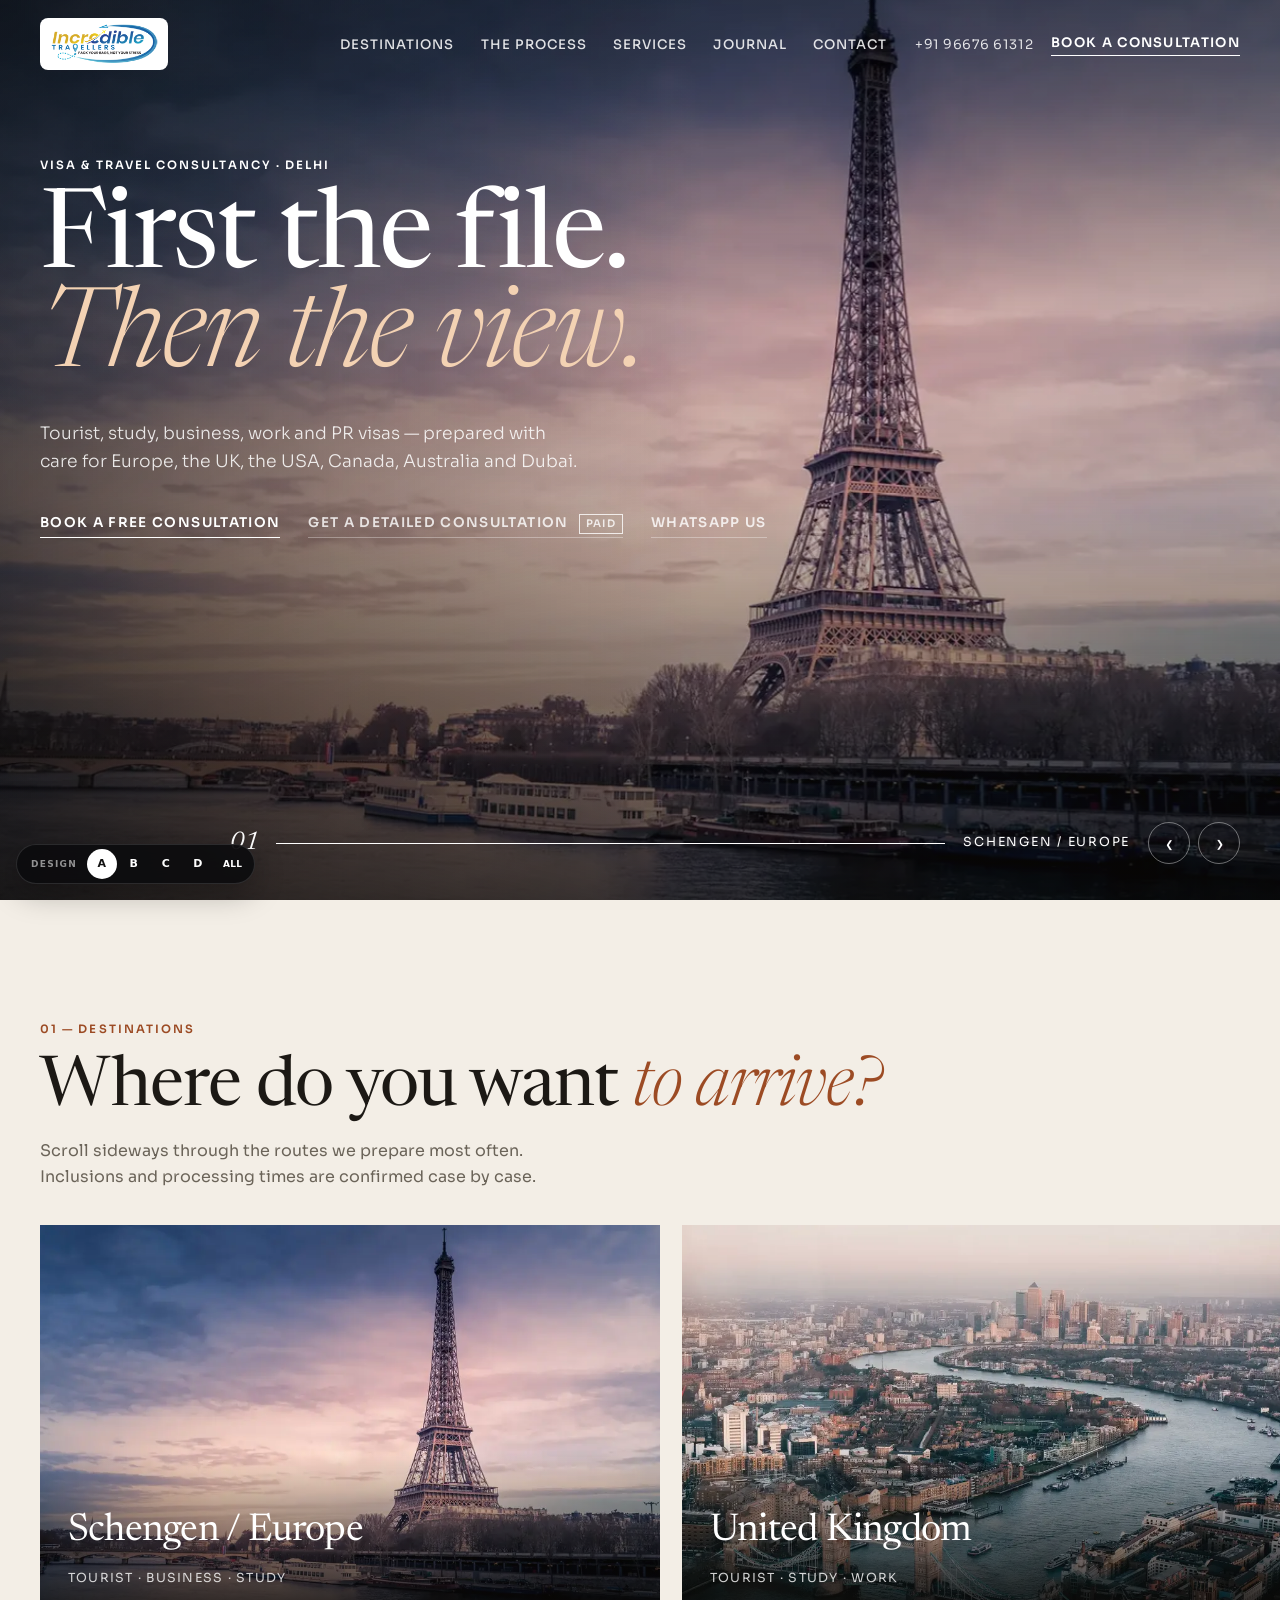
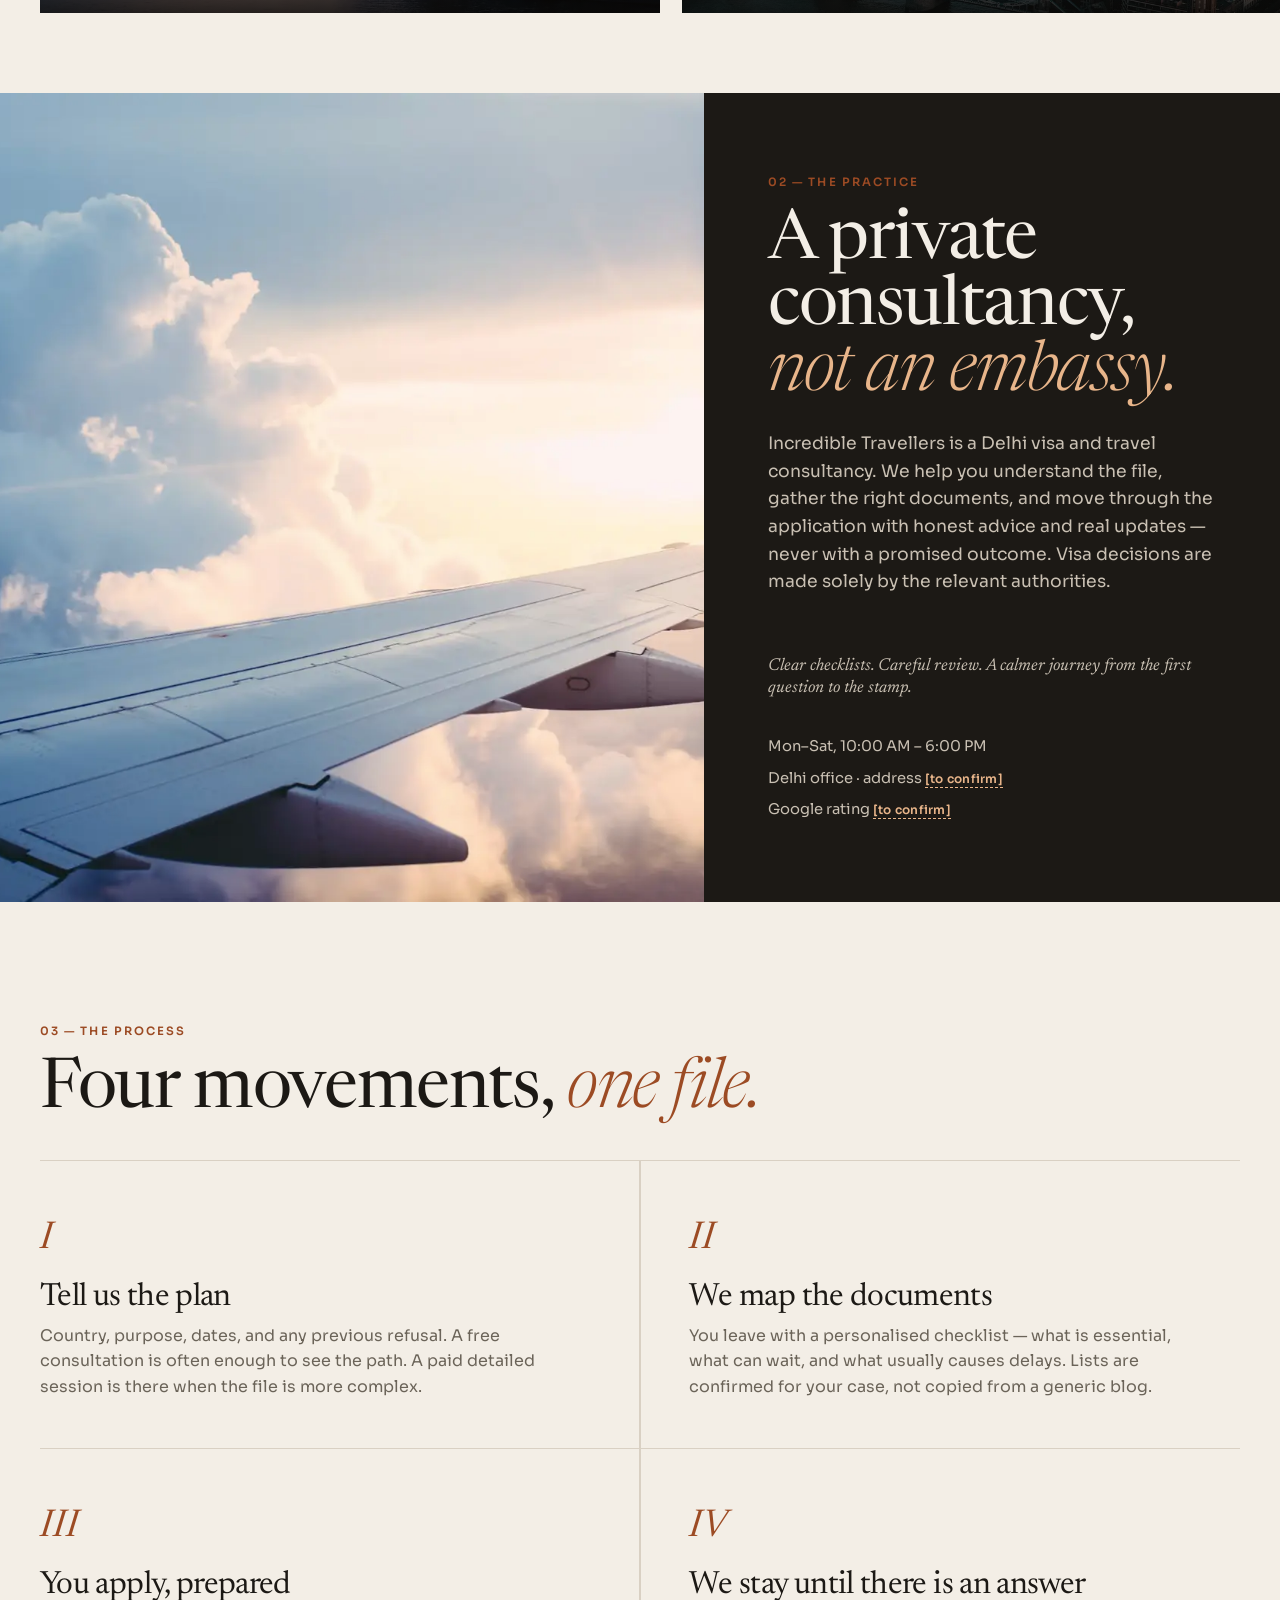
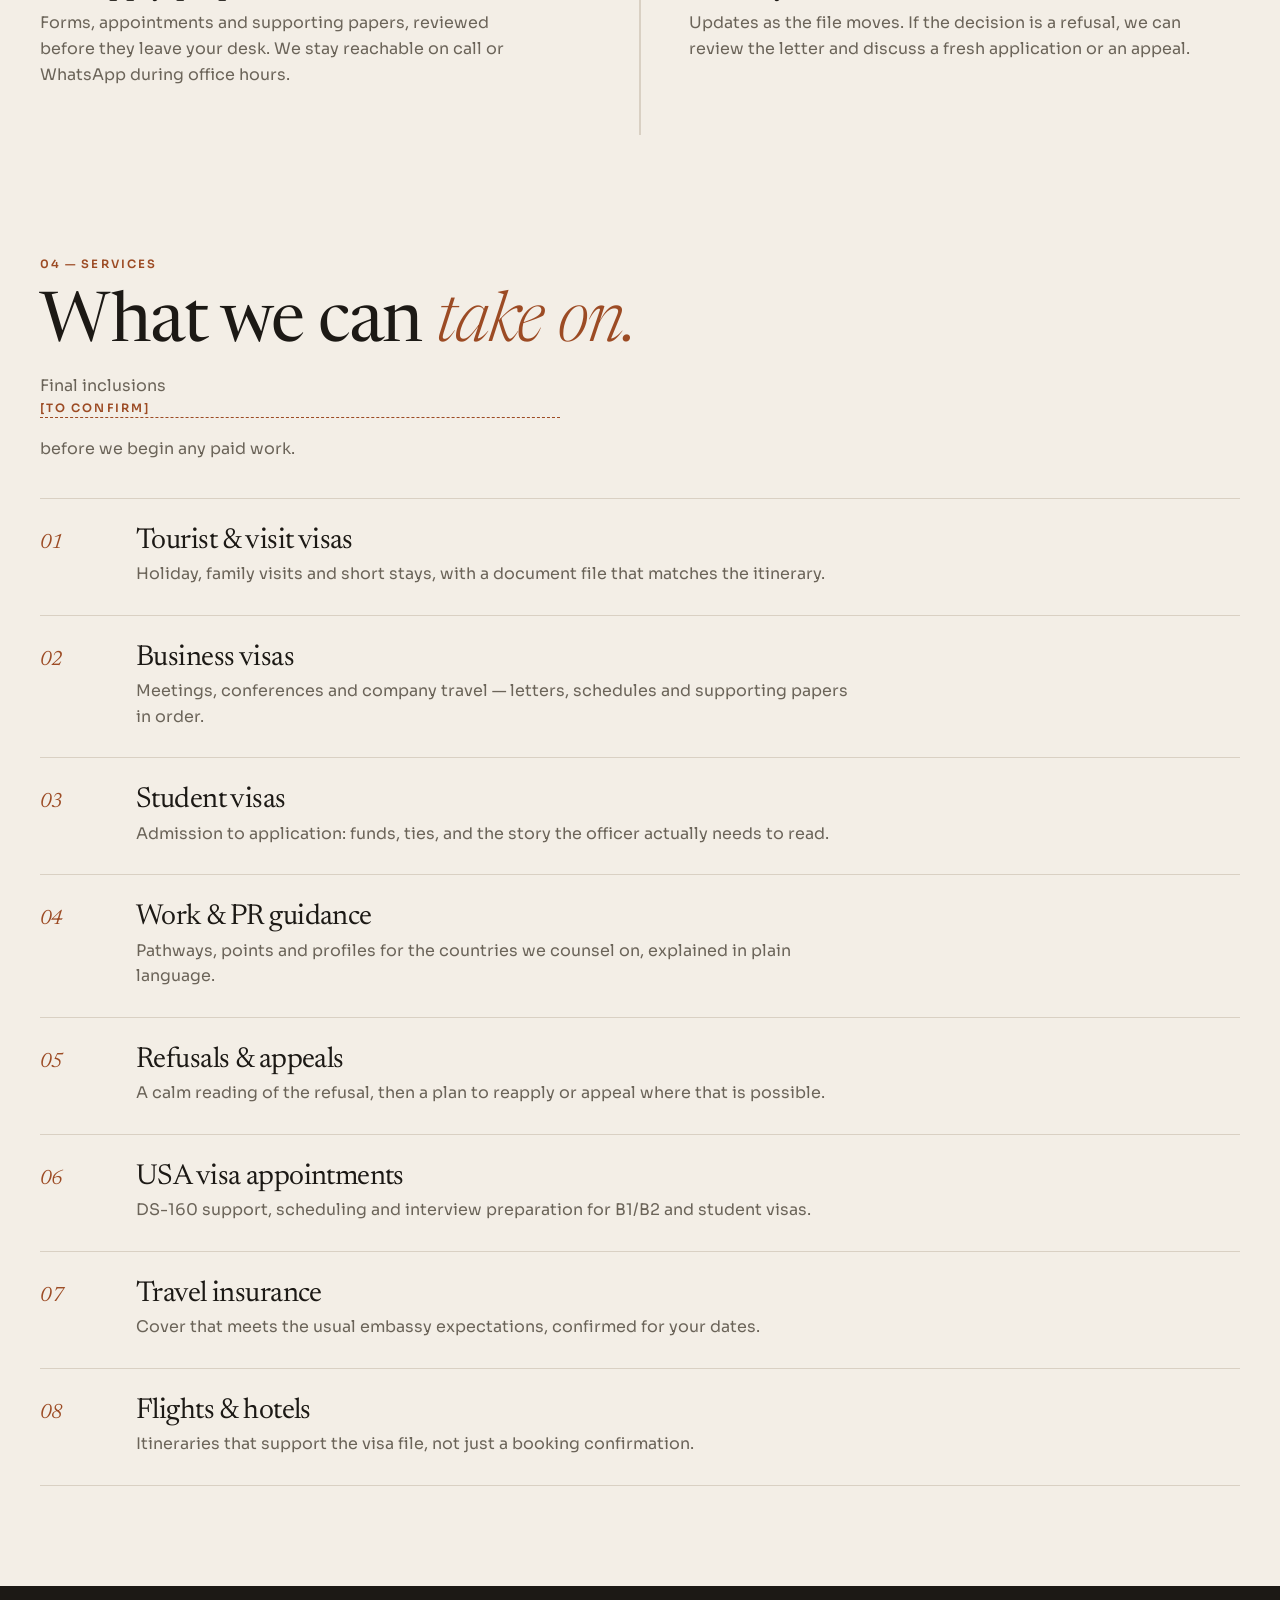
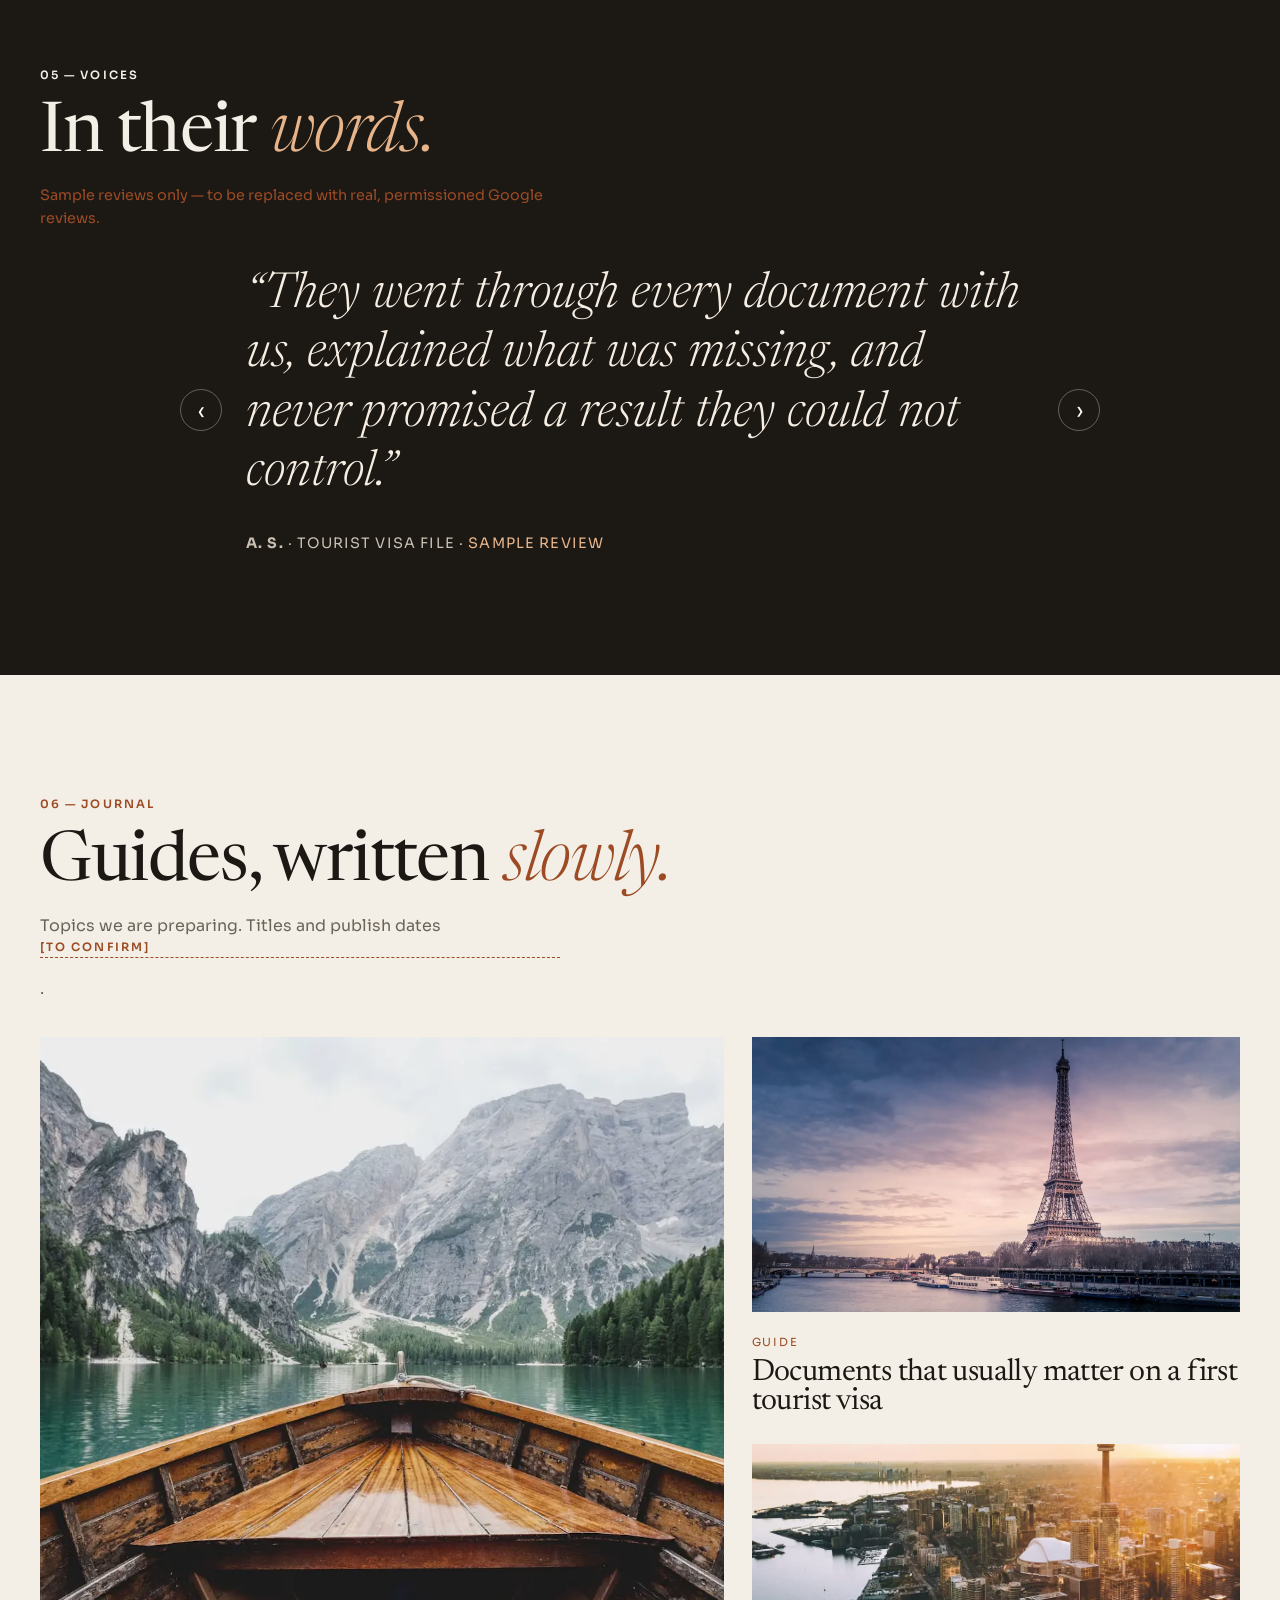
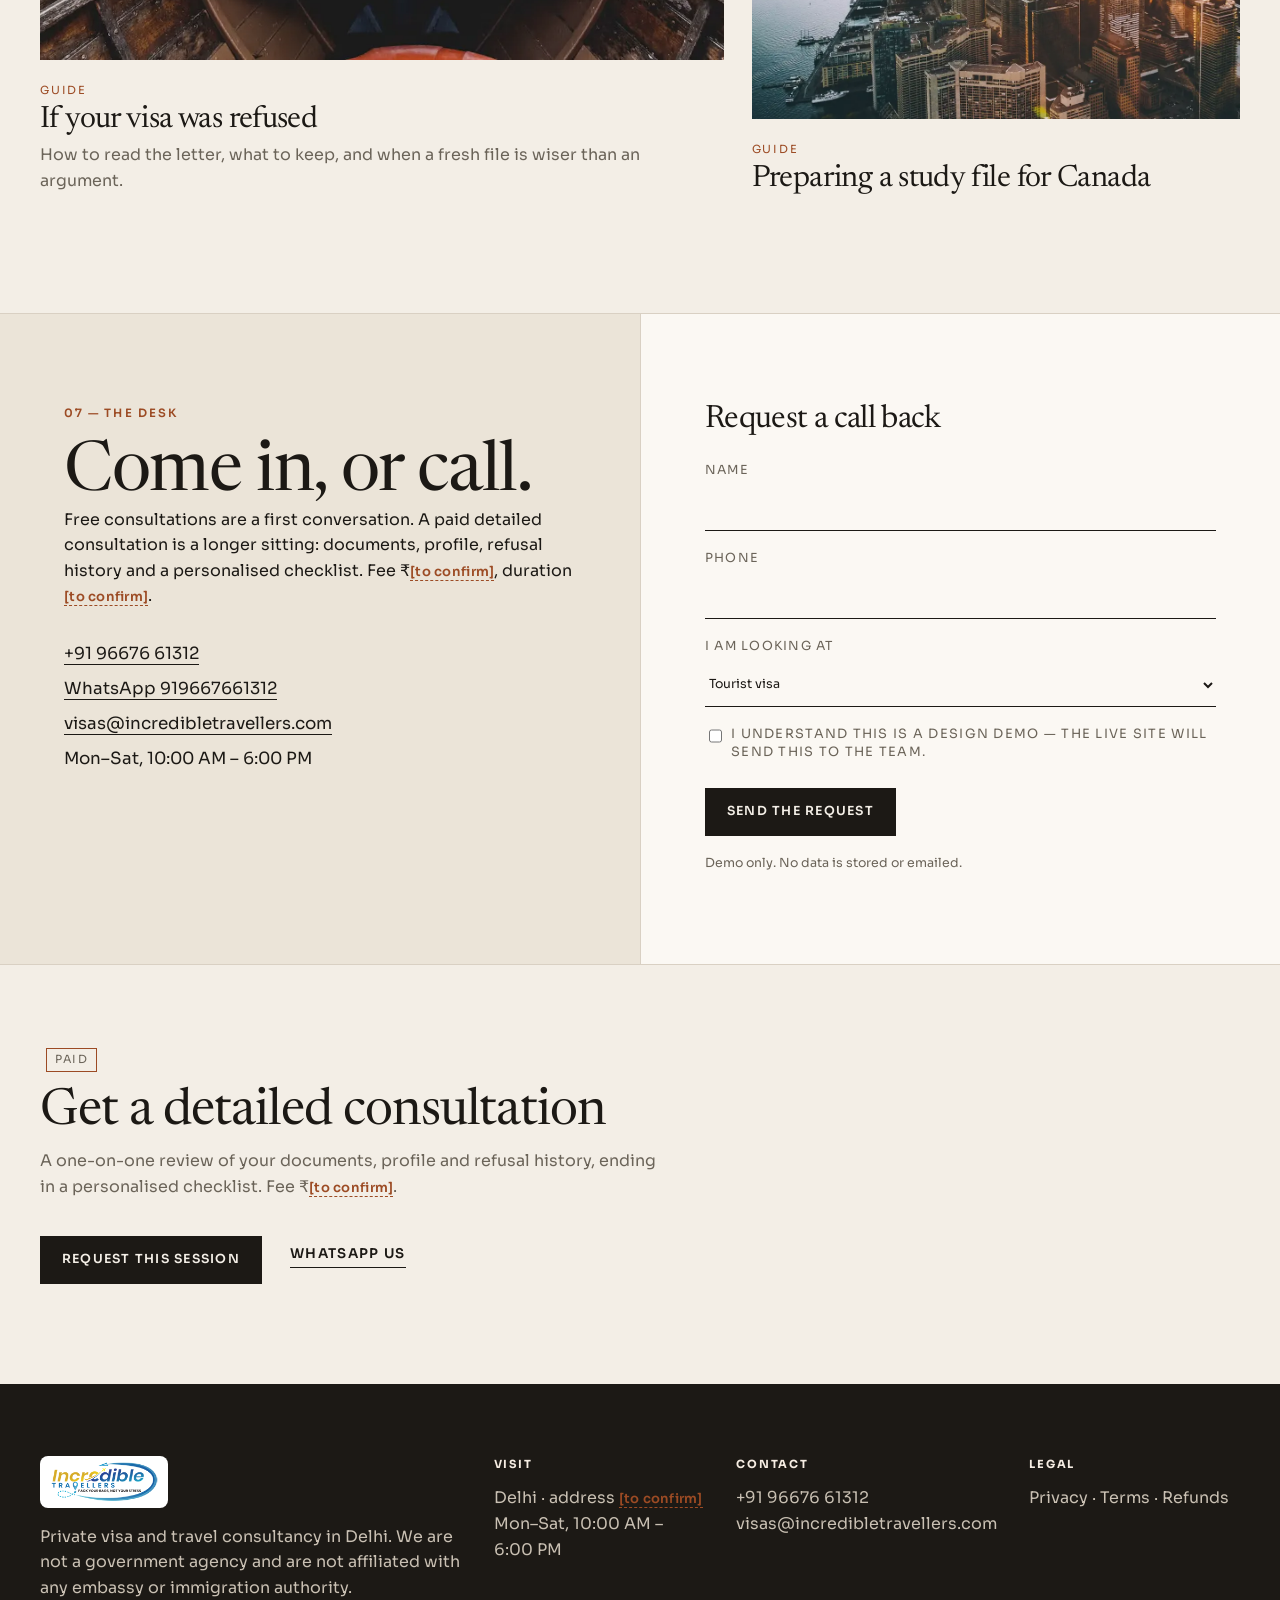
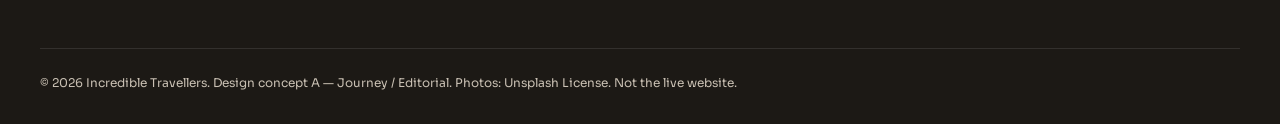
==== commit 243a567d: "Add Concept D: simple, professional, photo-rich homepage A clean consultancy layout with a photo her" ====
--- a/concept-a/index.html
+++ b/concept-a/index.html
@@ -21,6 +21,7 @@
   <a href="../concept-a/" class="is-on" aria-current="page">A</a>
   <a href="../concept-b/">B</a>
   <a href="../concept-c/">C</a>
+  <a href="../concept-d/">D</a>
   <a href="../" class="switcher__all">All</a>
 </nav>
 
--- a/shared/switcher.css
+++ b/shared/switcher.css
@@ -32,8 +32,8 @@
     width:100%;border-radius:0;justify-content:center;
     padding:5px 8px;box-shadow:0 8px 18px rgba(0,0,0,.25);
   }
-  .switcher a{min-width:28px;height:28px}
-  .switcher__label{padding:0 8px 0 2px}
+  .switcher a{min-width:26px;height:28px;padding:0 6px}
+  .switcher__label{padding:0 6px 0 2px}
 }
 @media (prefers-reduced-motion:reduce){
   .switcher{transition:none}
